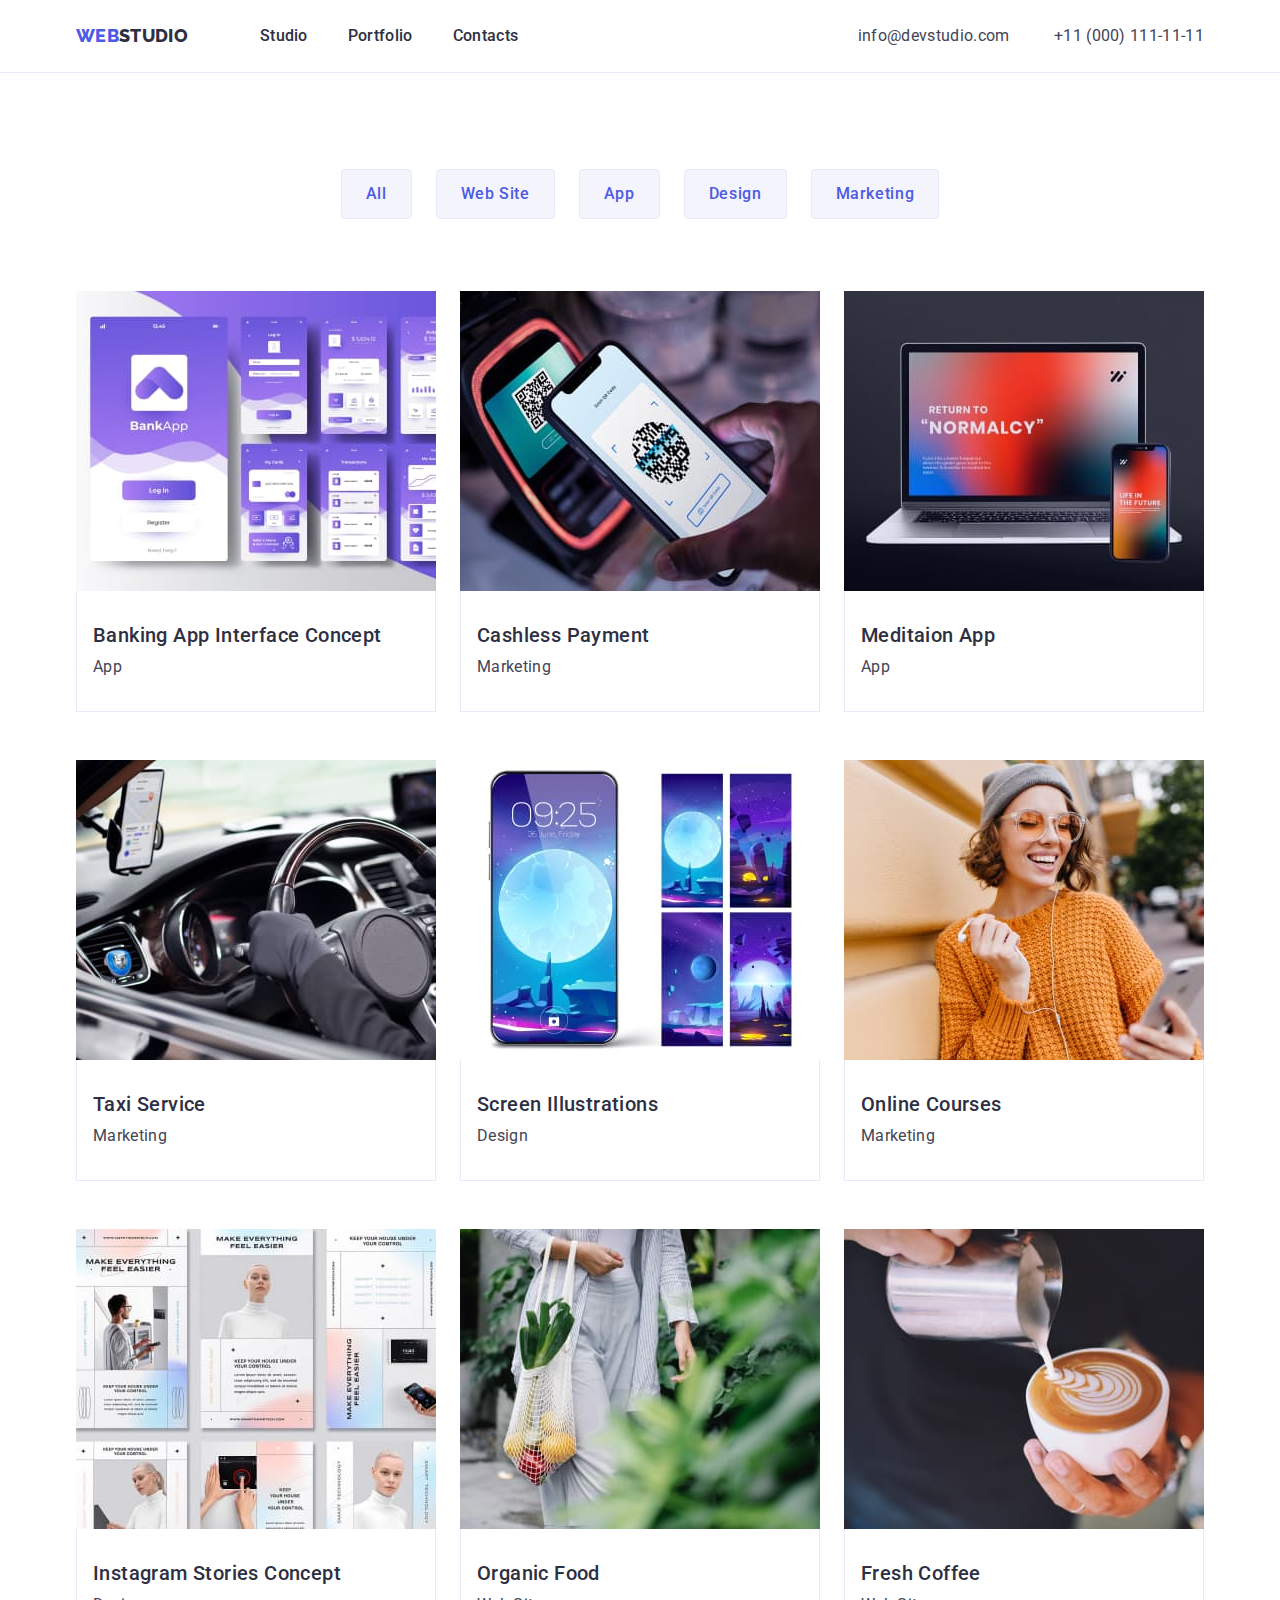
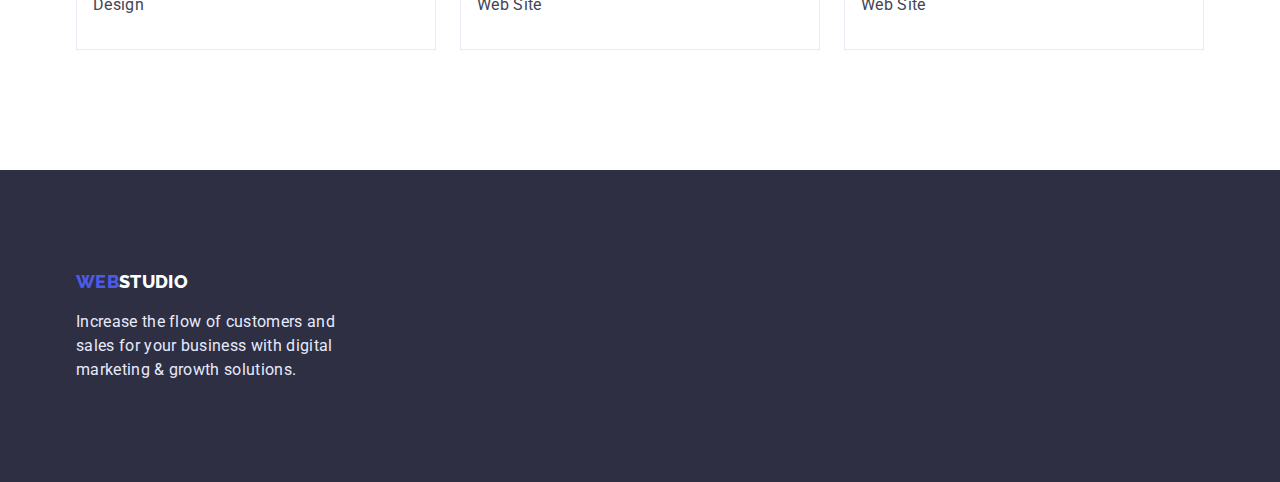
==== portfolio.html @ 7810a2b0 "Adds files and folders from HW3" ====
<!DOCTYPE html>
<html lang="en">
  <head>
    <meta charset="UTF-8" />
    <meta http-equiv="X-UA-Compatible" content="IE=edge" />
    <meta name="viewport" content="width=device-width, initial-scale=1.0" />
    <title>Web Studio</title>
    <link rel="preconnect" href="https://fonts.googleapis.com" />
    <link rel="preconnect" href="https://fonts.gstatic.com" crossorigin />
    <link
      href="https://fonts.googleapis.com/css2?family=Raleway:ital,wght@0,800;1,800&family=Roboto:ital,wght@0,400;0,500;0,700;0,900;1,400;1,500;1,700;1,900&display=swap"
      rel="stylesheet"
    />
    <link
      rel="stylesheet"
      href="https://cdnjs.cloudflare.com/ajax/libs/modern-normalize/1.0.0/modern-normalize.min.css"
    />
    <link rel="stylesheet" href="./css/styles.css" />
  </head>
  <body>
    <header class="header">
      <div class="container">
        <nav class="nav">
          <a href="./index.html" class="logo"
            ><span class="web">Web</span>Studio</a
          >
          <ul class="main-menu">
            <li class="menu-item">
              <a href="./index.html" class="menu-link">Studio</a>
            </li>
            <li class="menu-item">
              <a href="./portfolio.html" class="menu-link">Portfolio</a>
            </li>
            <li class="menu-item"><a href="" class="menu-link">Contacts</a></li>
          </ul>
        </nav>

        <address>
          <ul class="contacts">
            <li class="cont-item">
              <a href="mailto:info@devstudio.com" class="cont-link"
                >info@devstudio.com</a
              >
            </li>
            <li class="cont-item">
              <a href="tel:+110001111111" class="cont-link"
                >+11 (000) 111-11-11</a
              >
            </li>
          </ul>
        </address>
      </div>
    </header>
    <main>
      <section class="container section-portfolio">
        <h1 class="title1 hidden">Portfolio</h1>
        <!--Navigation tabs-->
        <ul class="projects-nav">
          <li class="project-tab">
            <button type="button" class="project-type">All</button>
          </li>
          <li class="project-tab">
            <button type="button" class="project-type">Web Site</button>
          </li>
          <li class="project-tab">
            <button type="button" class="project-type">App</button>
          </li>
          <li class="project-tab">
            <button type="button" class="project-type">Design</button>
          </li>
          <li class="project-tab">
            <button type="button" class="project-type">Marketing</button>
          </li>
        </ul>
        <!--Projects grid-->
        <ul class="projects">
          <li class="project-item">
            <article class="card">
              <div class="card-img">
                <img
                  src="./images/project1.jpg"
                  alt="Banking App Interface Concept"
                  width="360"
                />
              </div>
              <div class="card-content">
                <h3 class="card-title">Banking App Interface Concept</h3>
                <p class="project-item-type">App</p>
              </div>
            </article>
          </li>

          <li class="project-item">
            <article class="card">
              <div class="card-img">
                <img
                  src="./images/project2.jpg"
                  alt="Cashless Payment"
                  width="360"
                />
              </div>
              <div class="card-content">
                <h3 class="card-title">Cashless Payment</h3>
                <p class="project-item-type">Marketing</p>
              </div>
            </article>
          </li>

          <li class="project-item">
            <article class="card">
              <div class="card-img">
                <img
                  src="./images/project3.jpg"
                  alt="Meditaion App"
                  width="360"
                />
              </div>
              <div class="card-content">
                <h3 class="card-title">Meditaion App</h3>
                <p class="project-item-type">App</p>
              </div>
            </article>
          </li>

          <li class="project-item">
            <article class="card">
              <div class="card-img">
                <img
                  src="./images/project4.jpg"
                  alt="Taxi Service"
                  width="360"
                />
              </div>
              <div class="card-content">
                <h3 class="card-title">Taxi Service</h3>
                <p class="project-item-type">Marketing</p>
              </div>
            </article>
          </li>

          <li class="project-item">
            <article class="card">
              <div class="card-img">
                <img
                  src="./images/project5.jpg"
                  alt="Screen Illustrations"
                  width="360"
                />
              </div>
              <div class="card-content">
                <h3 class="card-title">Screen Illustrations</h3>
                <p class="project-item-type">Design</p>
              </div>
            </article>
          </li>

          <li class="project-item">
            <article class="card">
              <div class="card-img">
                <img
                  src="./images/project6.jpg"
                  alt="Online Courses"
                  width="360"
                />
              </div>
              <div class="card-content">
                <h3 class="card-title">Online Courses</h3>
                <p class="project-item-type">Marketing</p>
              </div>
            </article>
          </li>

          <li class="project-item">
            <article class="card">
              <div class="card-img">
                <img
                  src="./images/project7.jpg"
                  alt="Instagram Stories Concept"
                  width="360"
                />
              </div>
              <div class="card-content">
                <h3 class="card-title">Instagram Stories Concept</h3>
                <p class="project-item-type">Design</p>
              </div>
            </article>
          </li>

          <li class="project-item">
            <article class="card">
              <div class="card-img">
                <img
                  src="./images/project8.jpg"
                  alt="Organic Food"
                  width="360"
                />
              </div>
              <div class="card-content">
                <h3 class="card-title">Organic Food</h3>
                <p class="project-item-type">Web Site</p>
              </div>
            </article>
          </li>

          <li class="project-item">
            <article class="card">
              <div class="card-img">
                <img
                  src="./images/project9.jpg"
                  alt="Fresh Coffee"
                  width="360"
                />
              </div>
              <div class="card-content">
                <h3 class="card-title">Fresh Coffee</h3>
                <p class="project-item-type">Web Site</p>
              </div>
            </article>
          </li>
        </ul>
      </section>

      <!--Our works section-->
    </main>
    <footer class="footer">
      <div class="container">
        <a href="./index.html" class="logo"
          ><span class="web">Web</span>Studio</a
        >
        <p class="footer-text">
          Increase the flow of customers and sales for your business with
          digital marketing & growth solutions.
        </p>
      </div>
    </footer>
  </body>
</html>
---- css/styles.css ----
:root {
  --hero-bg: #2e2f42;
  --primary: #4d5ae5;
  --accent: #e7e9fc;
  --light: #f4f4fd;
  --pressed: #404bbf;
  --text: #434455;
  --horizontal-gap: 24px;
  --vertical-gap: 48px;
  --large-v-gap: 120px;
}

body {
  font-family: "Roboto", sans-serif;
  font-size: 16px;
  line-height: 1.5;
  letter-spacing: 0.02em;
  margin: auto;
  padding: 0;
  border: 0;
  color: var(--hero-bg);
}

h1,
h2,
h3,
h4,
h5,
h6,
p {
  margin-top: 0;
  margin-bottom: 0;
}

ul {
  padding: 0;
  margin: 0;
}

img {
  display: block;
  width: 100%;
  height: auto;
}

.container {
  width: 1158px;
  margin: 0 auto;
  padding: 0 15px;
}

.logo {
  font-family: "Raleway", sans-serif;
  text-transform: uppercase;
  text-decoration: none;
  font-weight: 800;
  font-size: 18px;
  line-height: 1.33;
  color: var(--hero-bg);
}

.web {
  color: var(--primary);
}

.header {
  border-bottom: 1px solid #e7e9fc;
}

.header .container,
.nav {
  display: flex;
  align-items: center;
  justify-content: space-between;
}

.nav > .nav-link {
  color: var(--hero-bg);
}

.title1 {
  font-weight: 700;
  font-size: 56px;
  line-height: 1.07;
  letter-spacing: 0.02em;
}

.title2 {
  font-weight: 700;
  font-size: 36px;
  line-height: 1.11;
  letter-spacing: 0.02em;
  text-transform: capitalize;
}

.title3,
.card-title {
  font-weight: 500;
  font-size: 20px;
  line-height: 1.2;
  letter-spacing: 0.02em;
}

.main-menu {
  display: flex;
  list-style: none;
  margin-left: 72px;
  padding: 24px 0;
}

.menu-item {
  font-weight: 500;
  font-size: 16px;
  line-height: 1.5;
  letter-spacing: 0.02em;
  margin-right: 40px;
}

.menu-item:last-child {
  margin-right: 0;
}

.menu-link {
  text-decoration: none;
  color: var(--hero-bg);
}

.menu-link:hover,
.menu-link:focus {
  color: var(--pressed);
}

.cont-item {
  display: inline-flex;
  font-size: 16px;
  line-height: 1.5;
  letter-spacing: 0.02em;
  color: var(--text);
  text-decoration: none;
  margin-left: 40px;
}

.cont-item:first-child {
  margin-left: 0;
}

.cont-link {
  text-decoration: none;
  color: var(--text);
  font-style: normal;
}

.cont-link:hover,
.cont-link:focus {
  color: var(--pressed);
}

.hero {
  display: block;
  width: 100%;
  background-color: var(--hero-bg);
  padding: 188px 0;
}

.hero > .title1 {
  color: white;
  text-align: center;
  width: 496px;
  margin: auto;
}

.hero-cta {
  padding: 16px 32px;
  background-color: var(--primary);
  box-shadow: 0px 4px 4px rgba(0, 0, 0, 0.15);
  border-radius: 4px;
  border: 0;
  color: #fff;
  font-family: "Roboto", sans-serif;
  font-weight: 500;
  font-size: 16px;
  line-height: 1.5;
  display: block;
  margin: 64px auto 0;
  cursor: pointer;
  min-width: 169px;
}

.hero-cta:hover,
.hero-cta:focus {
  background-color: var(--pressed);
}

.section {
  padding-top: var(--large-v-gap);
  padding-bottom: var(--large-v-gap);
}

.section-portfolio {
  padding-top: 96px;
  padding-bottom: var(--large-v-gap);
}

.benefits {
  padding-bottom: 0;
}

.works {
  padding-bottom: var(--large-v-gap);
}

.works .title2 {
  text-align: center;
}

.benefits-grid,
.works-grid,
.team-grid {
  display: flex;
  list-style: none;
  justify-content: space-between;
  margin: 0;
  padding: 0;
}

.works-grid,
.team-grid {
  margin-top: 72px;
}

.team-member {
  flex-basis: calc(100% / 4 - var(--horizontal-gap));
  box-shadow: 0px 1px 6px rgba(46, 47, 66, 0.08),
    0px 1px 1px rgba(46, 47, 66, 0.16), 0px 2px 1px rgba(46, 47, 66, 0.08);
  border-radius: 0px 0px 4px 4px;
  overflow: hidden;
}

.work-item {
  flex-basis: calc(100% / 3 - var(--horizontal-gap));
}

.team-name {
  padding: 32px 16px;
  background-color: #fff;
  text-align: center;
}

.team-name p {
  margin-top: 8px;
}

.feature {
  flex-basis: calc((100% / 4 - var(--horizontal-gap)));
  display: inline-block;
}

.feature .title3 {
  text-shadow: 0px 4px 4px rgba(0, 0, 0, 0.25);
}

.feature-text {
  text-shadow: 0px 4px 4px rgba(0, 0, 0, 0.25);
}

.projects {
  padding: 0;
  list-style: none;
  display: flex;
  flex-wrap: wrap;
  /* margin-left: calc(-1 * var(--horizontal-gap));
  margin-top: calc(-1 * var(--vertical-gap)); */
}

.projects > .project-item {
  /* flex-basis: calc((100% / 3 - var(--horizontal-gap))); */
  flex-basis: calc((100% - 2 * var(--horizontal-gap)) / 3);
  list-style: none;
  margin-left: var(--horizontal-gap);
  margin-top: var(--vertical-gap);
}

.projects > .project-item:nth-child(3n + 1) {
  margin-left: 0;
}

.projects > .project-item:nth-child(-n + 3) {
  margin-top: 0;
}

.projects-nav {
  display: flex;
  justify-content: center;
  /* padding-top: 96px; */
  margin-bottom: 72px;
}

.project-type {
  cursor: pointer;
  background-color: var(--light);
  padding: 12px 24px;
  border: 1px solid var(--accent);
  border-radius: 4px;
  color: var(--primary);
  font-weight: 500;
  font-size: 16px;
  line-height: 1.5;
  display: flex;
  letter-spacing: 0.04em;
  font-style: normal;
  font-family: "Roboto", sans-serif;
}

.project-tab {
  list-style: none;
  margin-right: 24px;
}

.project-tab:last-child {
  margin-right: 0;
}

.project-type:hover,
.project-type:focus {
  background: var(--primary);
  box-shadow: 0px 3px 1px rgba(0, 0, 0, 0.1), 0px 2px 1px rgba(0, 0, 0, 0.08),
    0px 2px 2px rgba(0, 0, 0, 0.12);
  color: #fff;
  border: 1px solid var(--primary);
  font-weight: 500;
  font-style: normal;
}

.card-content {
  padding: 32px 16px;
  border-left: 1px solid #e7e9fc;
  border-right: 1px solid #e7e9fc;
  border-bottom: 1px solid #e7e9fc;
}

.project-item-type {
  margin-top: 8px;
}

.team {
  background-color: var(--light);
}

.team .title2 {
  text-align: center;
}

.footer {
  background-color: var(--hero-bg);
  font-size: 16px;
  line-height: 1.5;
  letter-spacing: 0.02em;
  color: var(--accent);
  min-height: 310px;
  padding: 100px 0;
}

.footer .logo {
  display: inline-block;
  color: #fff;
  margin-bottom: 16px;
}

.footer-text {
  width: 264px;
}

.feature-text,
.project-item-type {
  font-size: 16px;
  line-height: 1.5;
  letter-spacing: 0.02em;
  color: var(--text);
}

.feature-text {
  margin-top: 8px;
}

.hidden {
  display: none;
}
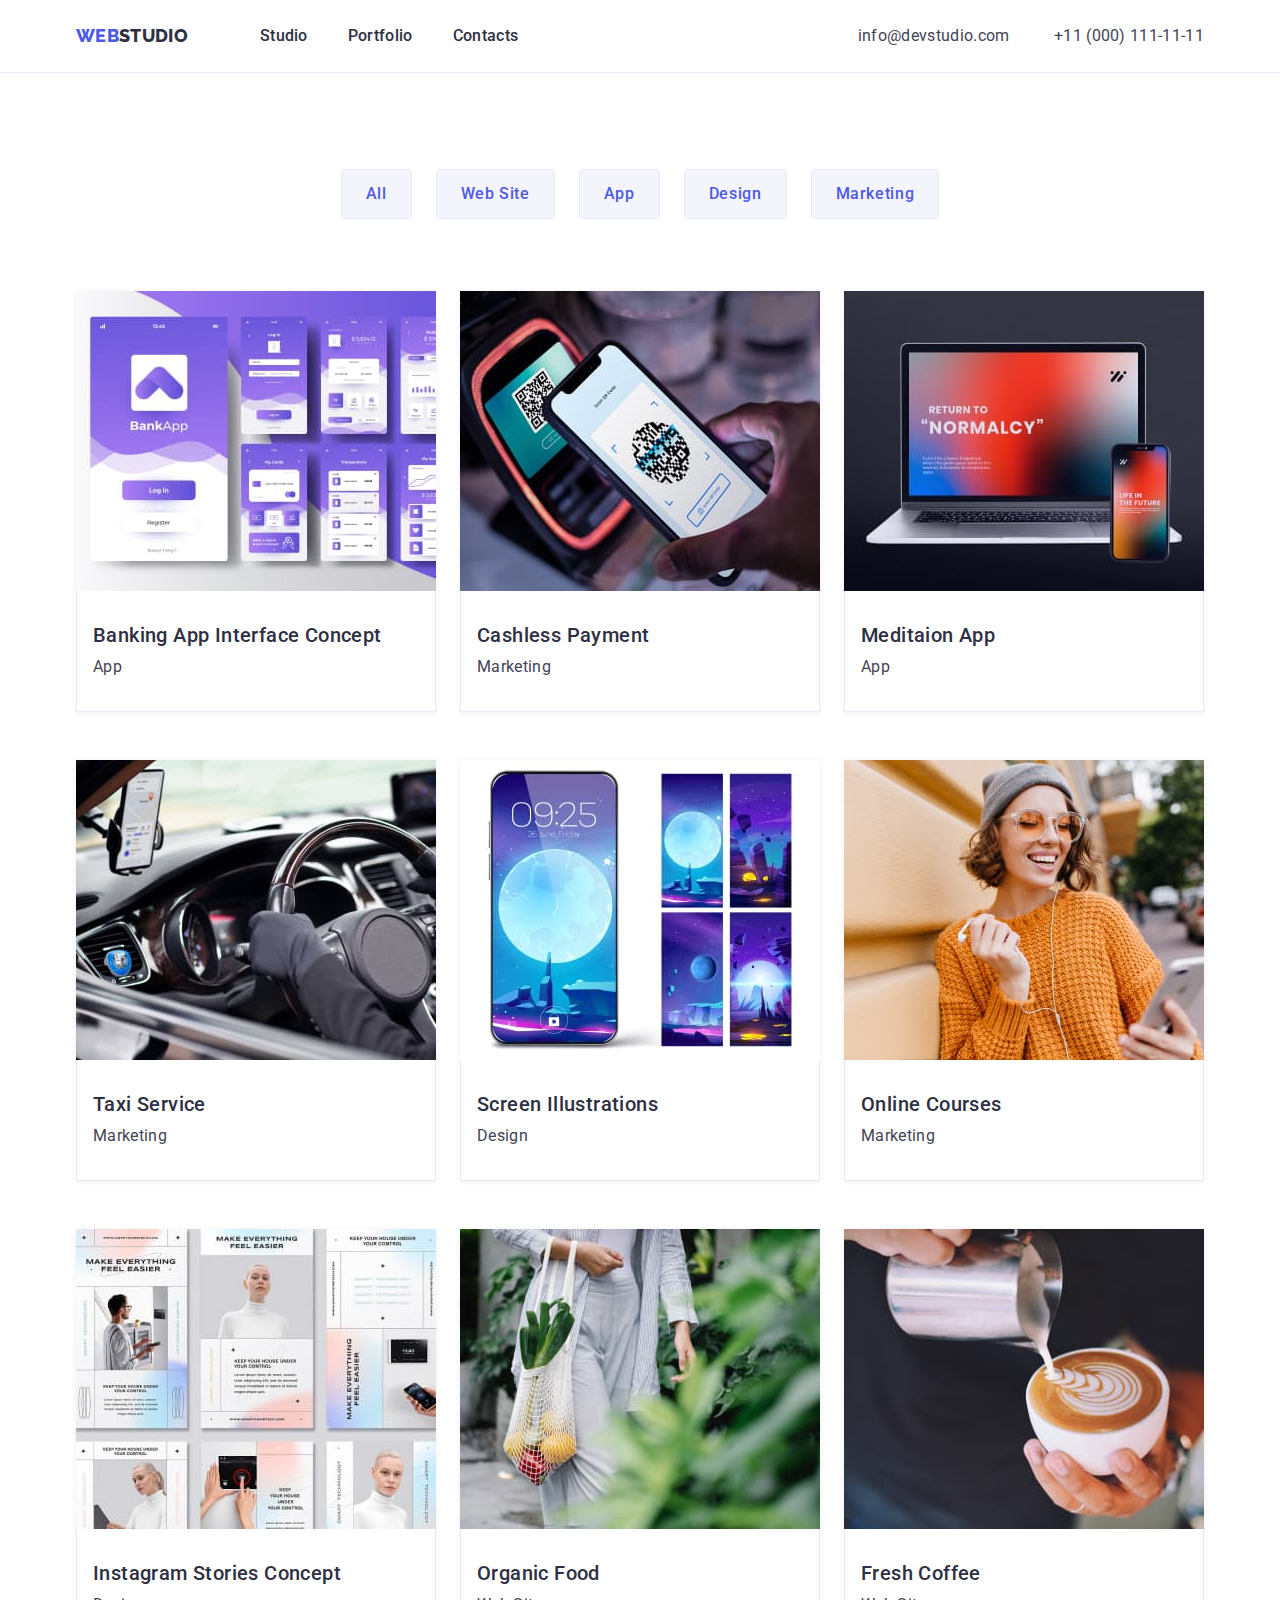
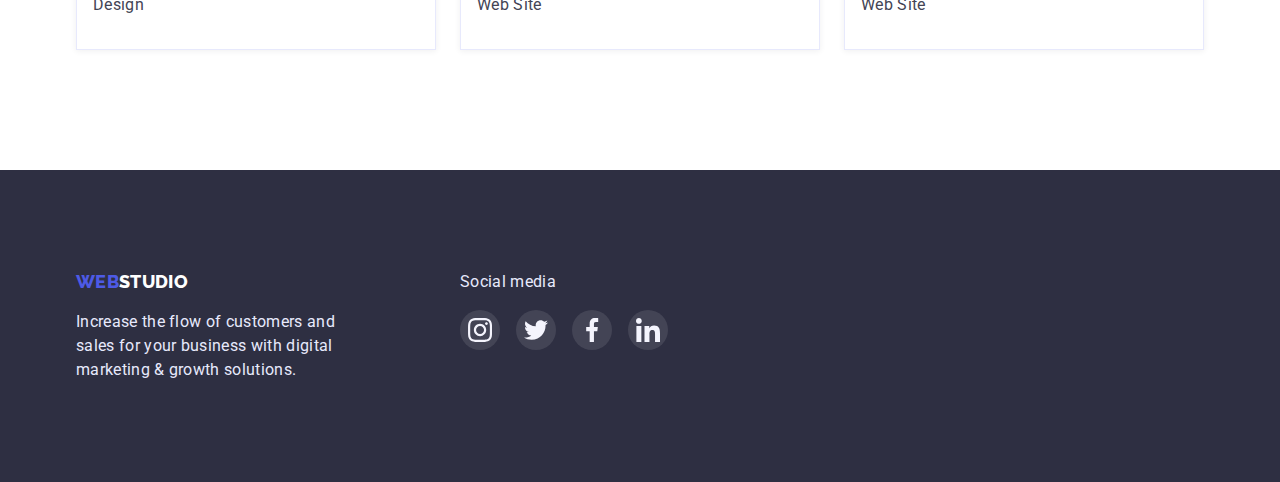
==== commit bf79f50e: "Adds svg sprite, icons, hero banner, hover/focus effects" ====
--- a/portfolio.html
+++ b/portfolio.html
@@ -53,7 +53,7 @@
     </header>
     <main>
       <section class="container section-portfolio">
-        <h1 class="title1 hidden">Portfolio</h1>
+        <h1 class="title1" hidden>Portfolio</h1>
         <!--Navigation tabs-->
         <ul class="projects-nav">
           <li class="project-tab">
@@ -224,13 +224,50 @@
     </main>
     <footer class="footer">
       <div class="container">
-        <a href="./index.html" class="logo"
-          ><span class="web">Web</span>Studio</a
-        >
-        <p class="footer-text">
-          Increase the flow of customers and sales for your business with
-          digital marketing & growth solutions.
-        </p>
+        <div class="footer-columns">
+          <div class="footer-column1">
+            <a href="./index.html" class="logo"
+              ><span class="web">Web</span>Studio</a
+            >
+            <p class="footer-text">
+              Increase the flow of customers and sales for your business with
+              digital marketing & growth solutions.
+            </p>
+          </div>
+          <div class="footer-column2">
+            <p>Social media</p>
+            <ul class="social-items">
+              <li>
+                <a href="" class="social-item">
+                  <svg class="social-icon">
+                    <use href="./images/icons.svg#icon-instagram"></use>
+                  </svg>
+                </a>
+              </li>
+              <li>
+                <a href="" class="social-item">
+                  <svg class="social-icon">
+                    <use href="./images/icons.svg#icon-twitter"></use>
+                  </svg>
+                </a>
+              </li>
+              <li>
+                <a href="" class="social-item">
+                  <svg class="social-icon">
+                    <use href="./images/icons.svg#icon-facebook"></use>
+                  </svg>
+                </a>
+              </li>
+              <li>
+                <a href="" class="social-item">
+                  <svg class="social-icon">
+                    <use href="./images/icons.svg#icon-linkedin"></use>
+                  </svg>
+                </a>
+              </li>
+            </ul>
+          </div>
+        </div>
       </div>
     </footer>
   </body>
--- a/css/styles.css
+++ b/css/styles.css
@@ -5,6 +5,8 @@
   --light: #f4f4fd;
   --pressed: #404bbf;
   --text: #434455;
+  --l-slate: #8e8f99;
+  --success: #31d0aa;
   --horizontal-gap: 24px;
   --vertical-gap: 48px;
   --large-v-gap: 120px;
@@ -157,8 +159,16 @@
 
 .hero {
   display: block;
-  width: 100%;
-  background-color: var(--hero-bg);
+  /* background-color: var(--hero-bg); */
+  background-position: center;
+  background-image: linear-gradient(
+      rgba(46, 47, 66, 0.7),
+      rgba(46, 47, 66, 0.7)
+    ),
+    url("/images/hero-banner.jpg");
+  background-position: 50% 50%;
+  background-repeat: no-repeat;
+
   padding: 188px 0;
 }
 
@@ -181,7 +191,7 @@
   font-size: 16px;
   line-height: 1.5;
   display: block;
-  margin: 64px auto 0;
+  margin: 48px auto 0;
   cursor: pointer;
   min-width: 169px;
 }
@@ -199,6 +209,11 @@
 .section-portfolio {
   padding-top: 96px;
   padding-bottom: var(--large-v-gap);
+}
+
+.customers {
+  padding-top: 130px;
+  text-align: center;
 }
 
 .benefits {
@@ -247,7 +262,42 @@
 }
 
 .team-name p {
-  margin-top: 8px;
+  margin: 8px 0;
+}
+
+.social-items {
+  display: flex;
+  list-style: none;
+  justify-content: space-between;
+  align-items: center;
+  margin-top: 16px;
+}
+
+.social-items li:not(:last-child) {
+  margin-right: 16px;
+}
+
+.social-item {
+  background-color: var(--primary);
+  width: 40px;
+  height: 40px;
+  border-radius: 40px;
+  padding: 12px;
+  display: block;
+}
+
+.social-item:last-child {
+  margin-right: 0;
+}
+
+.social-item:hover,
+.social-item:focus {
+  background-color: var(--pressed);
+}
+
+.social-icon {
+  width: 16px;
+  height: 16px;
 }
 
 .feature {
@@ -261,6 +311,54 @@
 
 .feature-text {
   text-shadow: 0px 4px 4px rgba(0, 0, 0, 0.25);
+  margin-top: 8px;
+}
+
+.feature-icons {
+  background-color: var(--light);
+  padding: 24px 100px;
+  display: block;
+  margin-bottom: 8px;
+}
+
+.feature-icon {
+  width: 64px;
+  height: 64px;
+}
+
+.customers-list {
+  display: flex;
+  list-style: none;
+  justify-content: space-between;
+  margin-top: 72px;
+}
+
+.customer-item {
+  border: 1px solid var(--l-slate);
+  border-radius: 4px;
+  padding: 16px 32px;
+}
+
+.customer-item:hover {
+  --color3: var(--pressed);
+  border: 1px solid var(--pressed);
+}
+
+.customer-icon {
+  width: 104px;
+  height: 56px;
+}
+
+.customer-icon:hover {
+  fill: var(--color3);
+}
+
+.feature-text,
+.project-item-type {
+  font-size: 16px;
+  line-height: 1.5;
+  letter-spacing: 0.02em;
+  color: var(--text);
 }
 
 .projects {
@@ -331,6 +429,15 @@
   font-style: normal;
 }
 
+.card {
+  box-shadow: 0px 1px 6px rgba(46, 47, 66, 0.08);
+}
+
+.card:hover {
+  box-shadow: 0px 1px 6px rgba(46, 47, 66, 0.08),
+    0px 1px 1px rgba(46, 47, 66, 0.16), 0px 2px 1px rgba(46, 47, 66, 0.08);
+}
+
 .card-content {
   padding: 32px 16px;
   border-left: 1px solid #e7e9fc;
@@ -370,18 +477,33 @@
   width: 264px;
 }
 
-.feature-text,
-.project-item-type {
-  font-size: 16px;
-  line-height: 1.5;
-  letter-spacing: 0.02em;
-  color: var(--text);
-}
-
-.feature-text {
-  margin-top: 8px;
-}
-
-.hidden {
-  display: none;
-}
+.footer-columns {
+  list-style: none;
+  display: flex;
+}
+
+.footer-column2 {
+  margin-left: var(--large-v-gap);
+}
+
+.footer-columns .social-item {
+  background: rgba(255, 255, 255, 0.1);
+  padding: 8px;
+}
+
+.footer-columns .social-item:hover,
+.footer-columns .social-item:focus {
+  background: var(--success);
+  padding: 8px;
+}
+
+.footer-columns .social-icon {
+  width: 24px;
+  height: 24px;
+}
+
+.footer-columns .social-icon:hover {
+  width: 24px;
+  height: 24px;
+  background: var(--success);
+}
